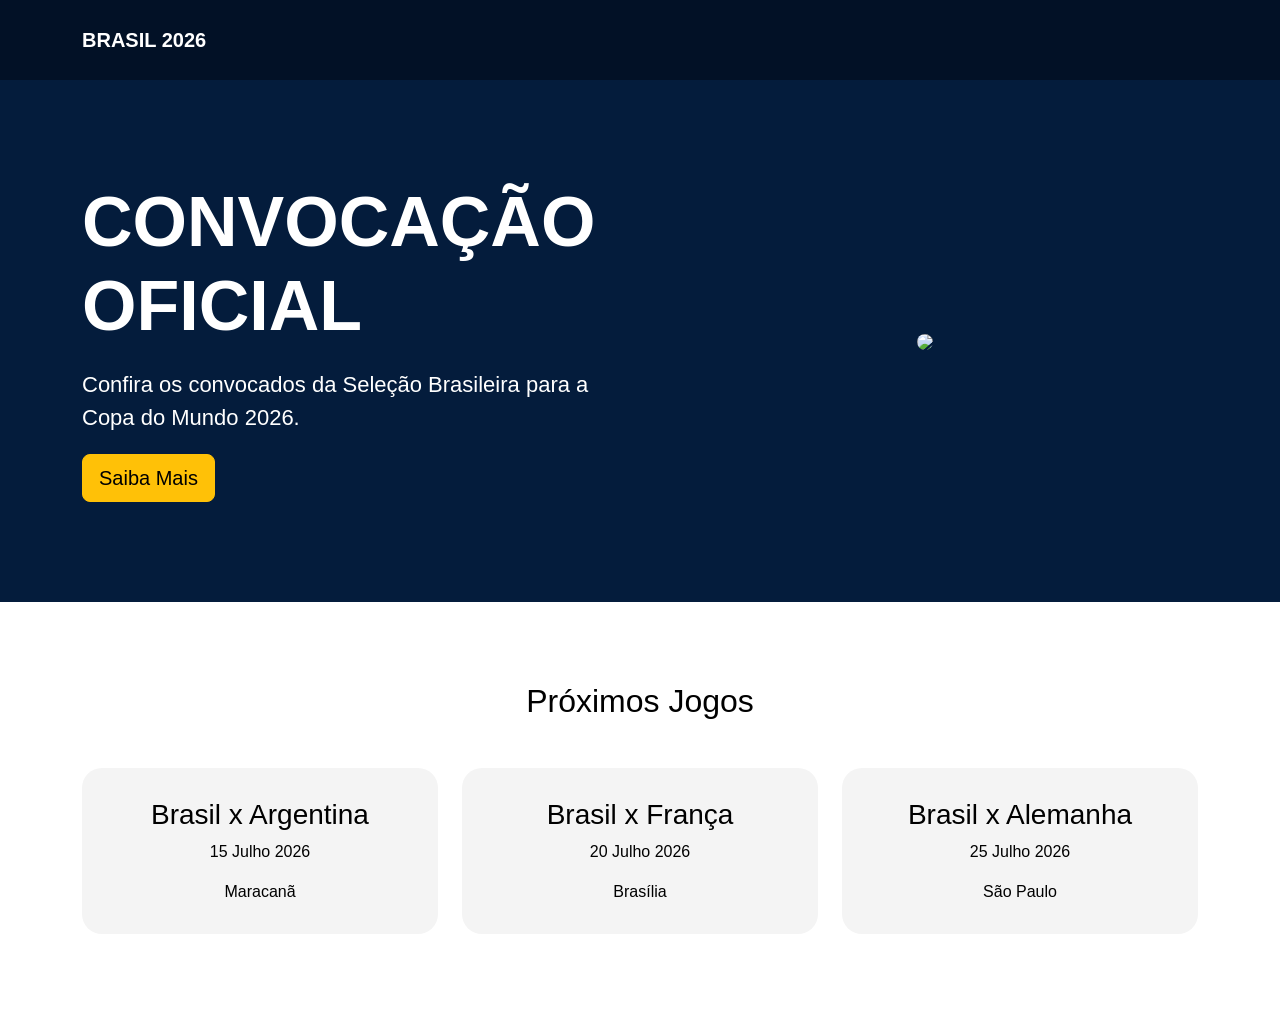
==== index.html @ a4e1659b "Inicio" ====
<!DOCTYPE html>
<html lang="pt-br">
<head>
    <meta charset="UTF-8">
    <meta name="viewport" content="width=device-width, initial-scale=1.0">

    <title>Brasil 2026</title>

    <link href="https://cdn.jsdelivr.net/npm/bootstrap@5.3.3/dist/css/bootstrap.min.css" rel="stylesheet">

    <link rel="stylesheet" href="style.css">
</head>
<body>

    <!-- MENU -->
    <nav class="navbar navbar-expand-lg navbar-dark menu">
        <div class="container">

            <a class="navbar-brand fw-bold" href="#">
                BRASIL 2026
            </a>

        </div>
    </nav>

    <!-- HERO -->
    <section class="hero">

        <div class="container">

            <div class="row align-items-center">

                <div class="col-lg-6">

                    <h1 class="titulo">
                        CONVOCAÇÃO OFICIAL
                    </h1>

                    <p class="descricao">
                        Confira os convocados da Seleção Brasileira
                        para a Copa do Mundo 2026.
                    </p>

                    <a href="escalacao.html" class="btn btn-warning btn-lg">
                        Saiba Mais
                    </a>

                </div>

                <div class="col-lg-6 text-center">

                    <img 
                        src="https://images.unsplash.com/photo-1574629810360-7efbbe195018?q=80&w=1200&auto=format&fit=crop"
                        class="img-fluid imagem-banner"
                    >

                </div>

            </div>

        </div>

    </section>

    <!-- JOGOS -->
    <section class="jogos">

        <div class="container">

            <h2 class="mb-5 text-center">
                Próximos Jogos
            </h2>

            <div class="row g-4">

                <div class="col-lg-4">

                    <div class="card-jogo">

                        <h3>Brasil x Argentina</h3>

                        <p>15 Julho 2026</p>

                        <span>Maracanã</span>

                    </div>

                </div>

                <div class="col-lg-4">

                    <div class="card-jogo">

                        <h3>Brasil x França</h3>

                        <p>20 Julho 2026</p>

                        <span>Brasília</span>

                    </div>

                </div>

                <div class="col-lg-4">

                    <div class="card-jogo">

                        <h3>Brasil x Alemanha</h3>

                        <p>25 Julho 2026</p>

                        <span>São Paulo</span>

                    </div>

                </div>

            </div>

        </div>

    </section>

</body>
</html>
---- style.css ----
*{
    margin: 0;
    padding: 0;
    box-sizing: border-box;
}

body{
    background: #041c3c;
    font-family: Arial;
    color: white;
}

/* MENU */
.menu{
    background: #021126;
    padding: 20px 0;
}

/* HERO */
.hero{
    padding: 100px 0;
}

.titulo{
    font-size: 70px;
    font-weight: bold;
}

.descricao{
    font-size: 22px;
    margin: 20px 0;
}

.imagem-banner{
    border-radius: 20px;
    max-height: 600px;
}

/* JOGOS */
.jogos{
    padding: 80px 0;
    background: white;
    color: black;
}

.card-jogo{
    background: #f4f4f4;
    padding: 30px;
    border-radius: 20px;
    text-align: center;
    transition: 0.3s;
}

.card-jogo:hover{
    transform: translateY(-10px);
}

/* FUNDO CAMPO */
.escalacao{
    min-height: 100vh;
    padding: 80px 0;
    background:
        linear-gradient(rgba(0,0,0,0.5), rgba(0,0,0,0.5)),
        url("https://images.unsplash.com/photo-1486286701208-1d58e9338013?q=80&w=1600&auto=format&fit=crop");

    background-size: cover;
    background-position: center;
}

/* TITULO */
.titulo-esc{
    font-size: 60px;
    font-weight: bold;
    margin-bottom: 50px;
}

/* LINHAS */
.linha-time{
    display: flex;
    justify-content: center;
    gap: 30px;
    margin-bottom: 40px;
    flex-wrap: wrap;
}

/* CARD */
.card-jogador{
    width: 180px;
    background: rgba(255,255,255,0.95);
    border-radius: 20px;
    overflow: hidden;
    text-align: center;
    transition: 0.3s;
    box-shadow: 0 5px 20px rgba(0,0,0,0.3);
}

.card-jogador:hover{
    transform: translateY(-10px);
}

/* FOTO */
.card-jogador img{
    width: 100%;
    height: 180px;
    object-fit: cover;
}

/* NOME */
.card-jogador h3{
    margin-top: 15px;
    font-size: 22px;
    font-weight: bold;
    color: #111;
}

/* POSIÇÃO */
.card-jogador p{
    color: #009c3b;
    font-weight: bold;
    margin-bottom: 15px;
}

/* RESPONSIVO */
@media(max-width: 768px){

    .card-jogador{
        width: 150px;
    }

    .titulo-esc{
        font-size: 40px;
    }

}
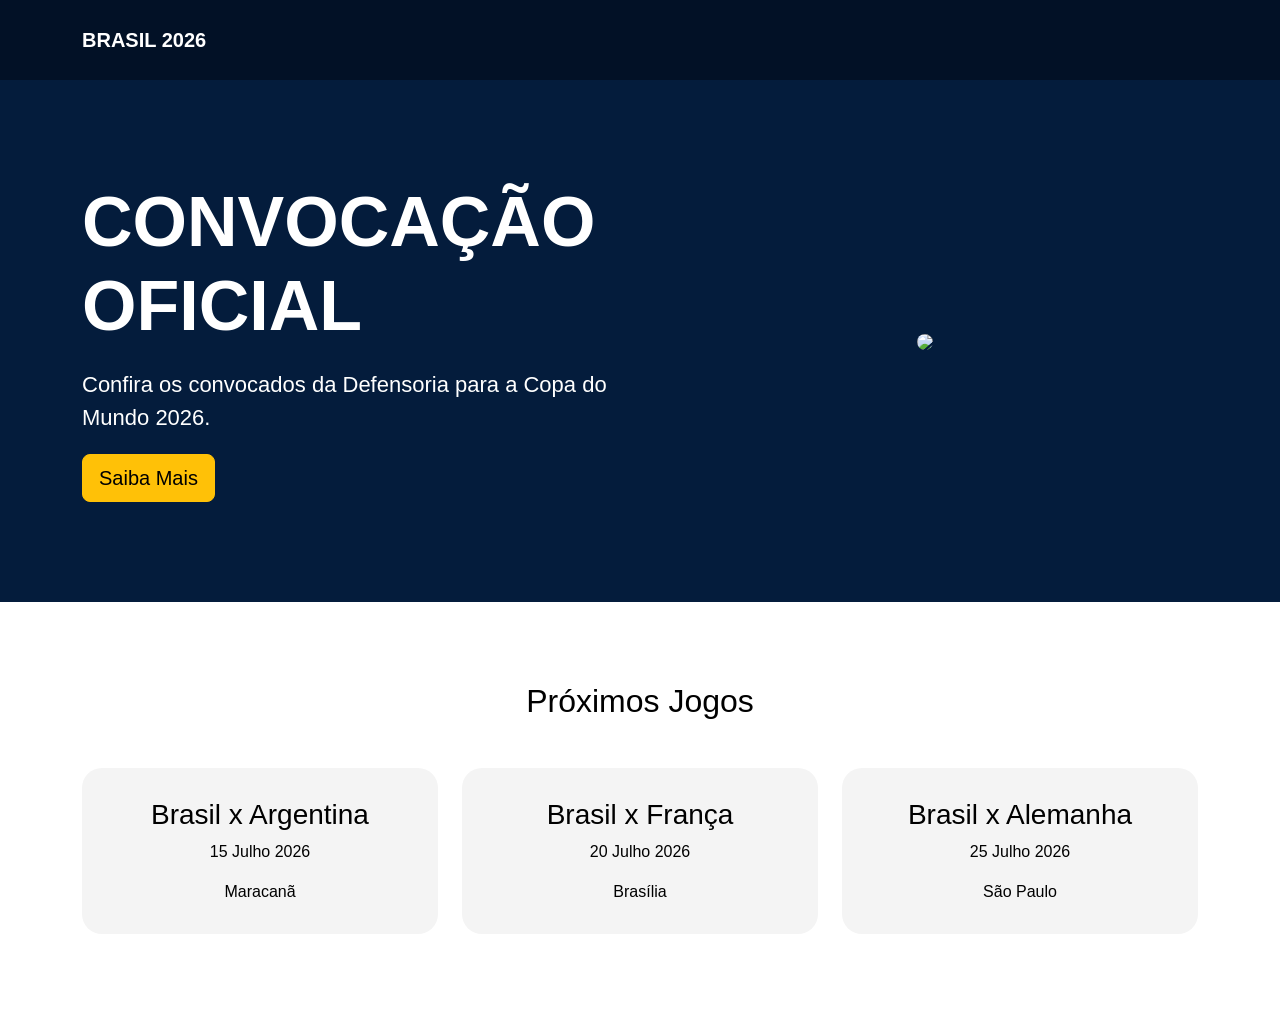
==== commit 11594a2f: "falta lateral e zagueiro" ====
--- a/index.html
+++ b/index.html
@@ -9,6 +9,7 @@
     <link href="https://cdn.jsdelivr.net/npm/bootstrap@5.3.3/dist/css/bootstrap.min.css" rel="stylesheet">
 
     <link rel="stylesheet" href="style.css">
+    <link rel="icon" href="/bola da copa.jpg" type="image/png">
 </head>
 <body>
 
@@ -37,7 +38,7 @@
                     </h1>
 
                     <p class="descricao">
-                        Confira os convocados da Seleção Brasileira
+                        Confira os convocados da Defensoria
                         para a Copa do Mundo 2026.
                     </p>
 
--- a/style.css
+++ b/style.css
@@ -55,80 +55,164 @@
     transform: translateY(-10px);
 }
 
-/* FUNDO CAMPO */
+/* =========================
+   PÁGINA ESCALAÇÃO
+========================= */
+
 .escalacao{
     min-height: 100vh;
-    padding: 80px 0;
+    padding: 60px 20px;
+
     background:
-        linear-gradient(rgba(0,0,0,0.5), rgba(0,0,0,0.5)),
-        url("https://images.unsplash.com/photo-1486286701208-1d58e9338013?q=80&w=1600&auto=format&fit=crop");
+    linear-gradient(rgba(0,0,0,0.45), rgba(0,0,0,0.45)),
+    url('https://images.unsplash.com/photo-1486286701208-1d58e9338013?q=80&w=1600&auto=format&fit=crop');
 
     background-size: cover;
     background-position: center;
 }
 
-/* TITULO */
+/* TÍTULO */
 .titulo-esc{
+    text-align: center;
     font-size: 60px;
     font-weight: bold;
-    margin-bottom: 50px;
+    color: white;
+    margin-bottom: 60px;
+}
+
+/* CAMPO */
+.campo{
+    max-width: 1200px;
+    margin: auto;
 }
 
 /* LINHAS */
-.linha-time{
+.linha{
     display: flex;
     justify-content: center;
-    gap: 30px;
-    margin-bottom: 40px;
-    flex-wrap: wrap;
+    align-items: center;
+    gap: 80px;
+    margin-bottom: 70px;
+}
+
+/* GOLEIRO */
+.goleiro{
+    margin-bottom: 90px;
+}
+
+/* ZAGA */
+.zaga{
+    justify-content: space-around;
+}
+
+/* MEIO */
+.meio{
+    justify-content: space-evenly;
+}
+
+/* ATAQUE */
+.ataque{
+    justify-content: space-between;
 }
 
 /* CARD */
-.card-jogador{
-    width: 180px;
-    background: rgba(255,255,255,0.95);
-    border-radius: 20px;
+.jogador{
+    width: 230px;
+    background: rgba(255,255,255,0.96);
+    border-radius: 22px;
     overflow: hidden;
-    text-align: center;
     transition: 0.3s;
-    box-shadow: 0 5px 20px rgba(0,0,0,0.3);
-}
-
-.card-jogador:hover{
+    box-shadow: 0 10px 25px rgba(0,0,0,0.5);
+}
+
+.jogador:hover{
     transform: translateY(-10px);
 }
 
 /* FOTO */
-.card-jogador img{
+.jogador img{
     width: 100%;
-    height: 180px;
+    height: 270px;
     object-fit: cover;
 }
 
+/* CONTEÚDO */
+.info{
+    padding: 20px;
+}
+
 /* NOME */
-.card-jogador h3{
+.info h3{
+    font-size: 24px;
+    font-weight: bold;
+    color: #111;
+    margin-bottom: 5px;
+}
+
+/* POSIÇÃO */
+.info span{
+    color: #009c3b;
+    font-weight: bold;
+    font-size: 18px;
+}
+
+/* COMENTÁRIO */
+.info p{
     margin-top: 15px;
-    font-size: 22px;
-    font-weight: bold;
-    color: #111;
-}
-
-/* POSIÇÃO */
-.card-jogador p{
-    color: #009c3b;
-    font-weight: bold;
-    margin-bottom: 15px;
+    color: #555;
+    font-size: 15px;
+    line-height: 22px;
 }
 
 /* RESPONSIVO */
+@media(max-width: 1100px){
+
+    .linha{
+        flex-wrap: wrap;
+        gap: 30px;
+    }
+
+    .jogador{
+        width: 180px;
+    }
+
+    .jogador img{
+        height: 220px;
+    }
+
+}
+
 @media(max-width: 768px){
-
-    .card-jogador{
-        width: 150px;
-    }
 
     .titulo-esc{
         font-size: 40px;
     }
 
-}
+    .jogador{
+        width: 160px;
+    }
+
+    .jogador img{
+        height: 180px;
+    }
+
+}
+
+.btn-inicio{
+    background: #ffd700;
+    color: #041c3c;
+    font-weight: bold;
+    padding: 14px 35px;
+    border-radius: 50px;
+    text-decoration: none;
+    transition: 0.3s;
+    display: inline-block;
+    box-shadow: 0 5px 15px rgba(255,215,0,0.4);
+}
+
+.btn-inicio:hover{
+    background: #ffcc00;
+    transform: translateY(-4px);
+    color: #041c3c;
+    box-shadow: 0 8px 20px rgba(255,215,0,0.6);
+}
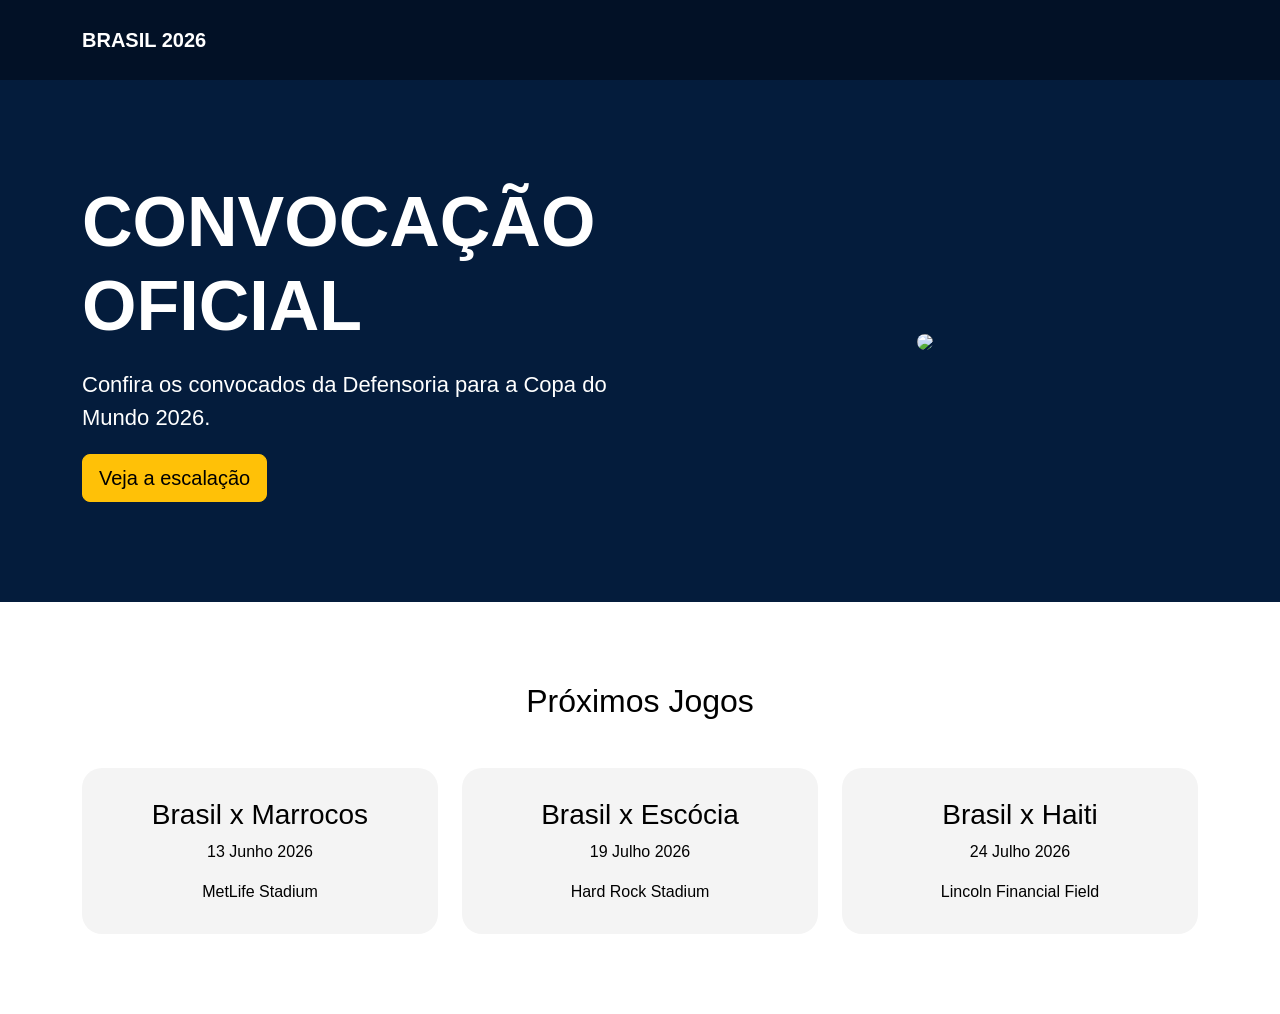
==== commit cde66eda: "ajustes" ====
--- a/index.html
+++ b/index.html
@@ -43,7 +43,7 @@
                     </p>
 
                     <a href="escalacao.html" class="btn btn-warning btn-lg">
-                        Saiba Mais
+                        Veja a escalação
                     </a>
 
                 </div>
@@ -78,11 +78,11 @@
 
                     <div class="card-jogo">
 
-                        <h3>Brasil x Argentina</h3>
+                        <h3>Brasil x Marrocos</h3>
 
-                        <p>15 Julho 2026</p>
+                        <p>13 Junho 2026</p>
 
-                        <span>Maracanã</span>
+                        <span>MetLife Stadium</span>
 
                     </div>
 
@@ -92,11 +92,11 @@
 
                     <div class="card-jogo">
 
-                        <h3>Brasil x França</h3>
+                        <h3>Brasil x Escócia</h3>
 
-                        <p>20 Julho 2026</p>
+                        <p>19 Julho 2026</p>
 
-                        <span>Brasília</span>
+                        <span>Hard Rock Stadium</span>
 
                     </div>
 
@@ -106,11 +106,11 @@
 
                     <div class="card-jogo">
 
-                        <h3>Brasil x Alemanha</h3>
+                        <h3>Brasil x Haiti</h3>
 
-                        <p>25 Julho 2026</p>
+                        <p>24 Julho 2026</p>
 
-                        <span>São Paulo</span>
+                        <span>Lincoln Financial Field</span>
 
                     </div>
 
--- a/style.css
+++ b/style.css
@@ -215,4 +215,36 @@
     transform: translateY(-4px);
     color: #041c3c;
     box-shadow: 0 8px 20px rgba(255,215,0,0.6);
+}
+.audio-player{
+    width: 100%;
+    max-width: 500px;
+
+    margin: 30px auto 50px auto;
+
+    background: rgba(255,255,255,0.12);
+
+    backdrop-filter: blur(10px);
+
+    padding: 25px;
+
+    border-radius: 20px;
+
+    text-align: center;
+
+    border: 1px solid rgba(255,255,255,0.2);
+
+    box-shadow: 0 10px 30px rgba(0,0,0,0.4);
+}
+
+.audio-player h3{
+    color: white;
+    margin-bottom: 20px;
+    font-size: 28px;
+    font-weight: bold;
+}
+
+.audio-player audio{
+    width: 100%;
+    border-radius: 50px;
 }
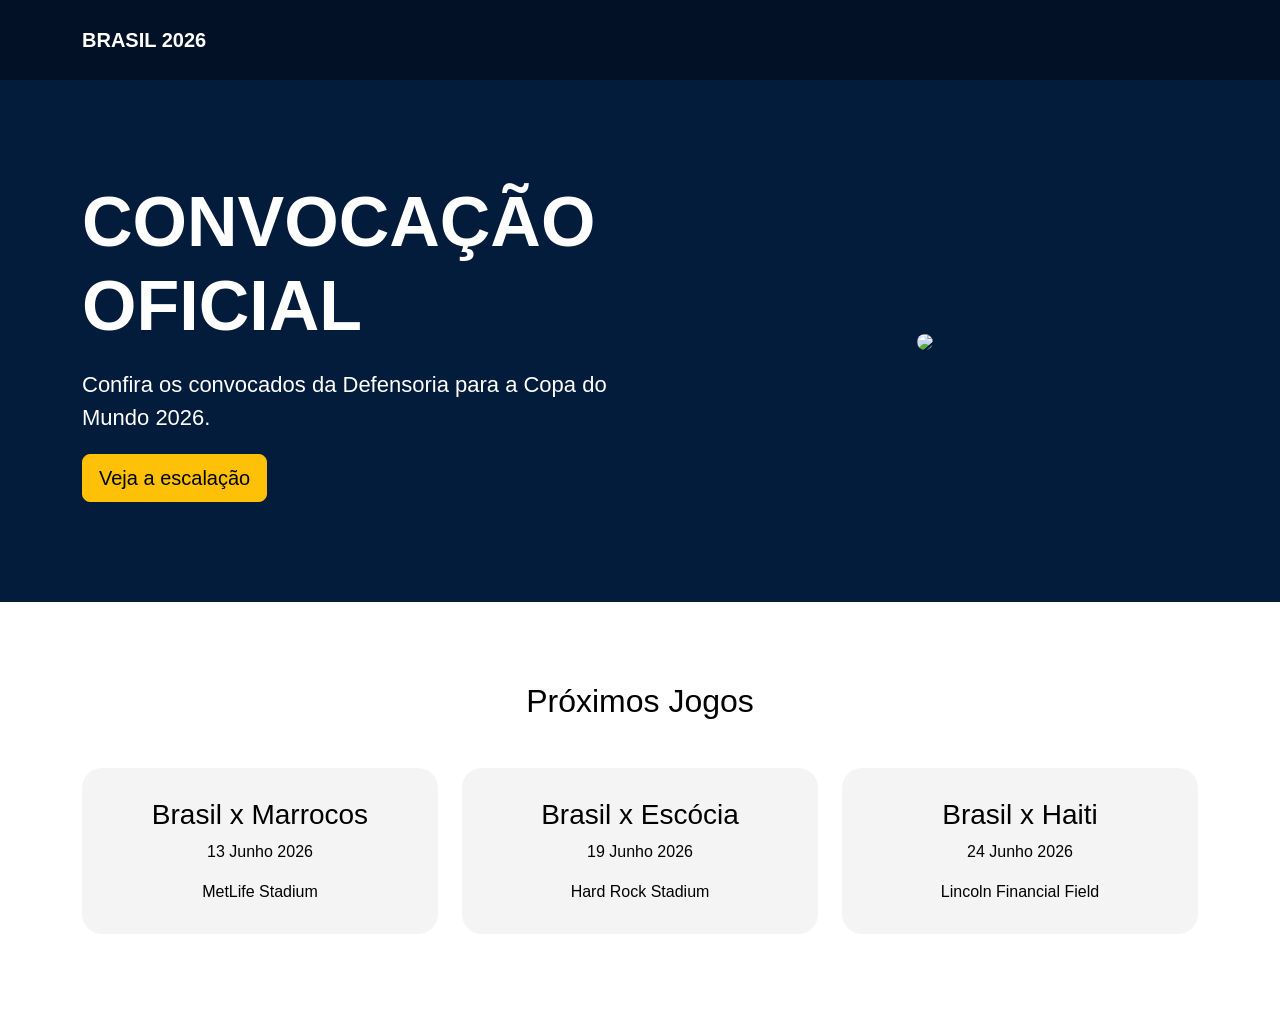
==== commit 79702dd6: "ajustes finais" ====
--- a/index.html
+++ b/index.html
@@ -94,7 +94,7 @@
 
                         <h3>Brasil x Escócia</h3>
 
-                        <p>19 Julho 2026</p>
+                        <p>19 Junho 2026</p>
 
                         <span>Hard Rock Stadium</span>
 
@@ -108,7 +108,7 @@
 
                         <h3>Brasil x Haiti</h3>
 
-                        <p>24 Julho 2026</p>
+                        <p>24 Junho 2026</p>
 
                         <span>Lincoln Financial Field</span>
 
